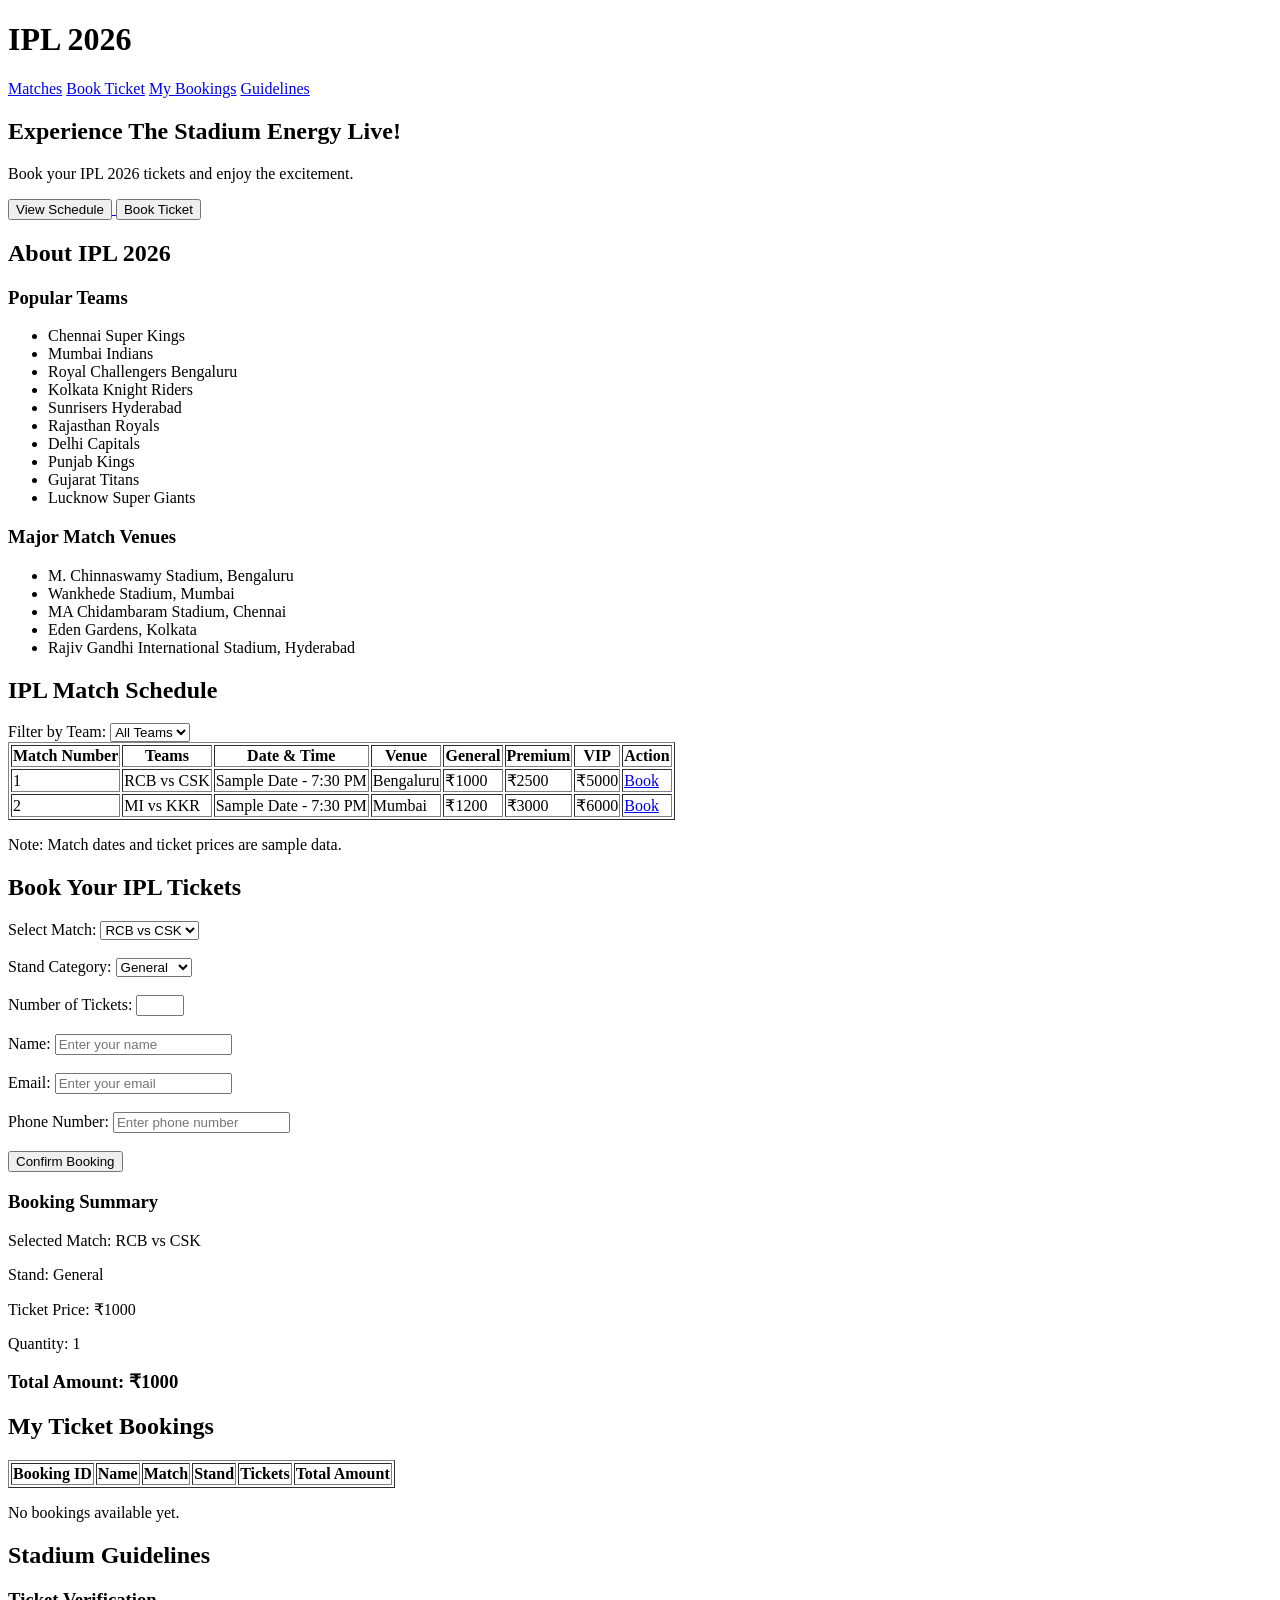
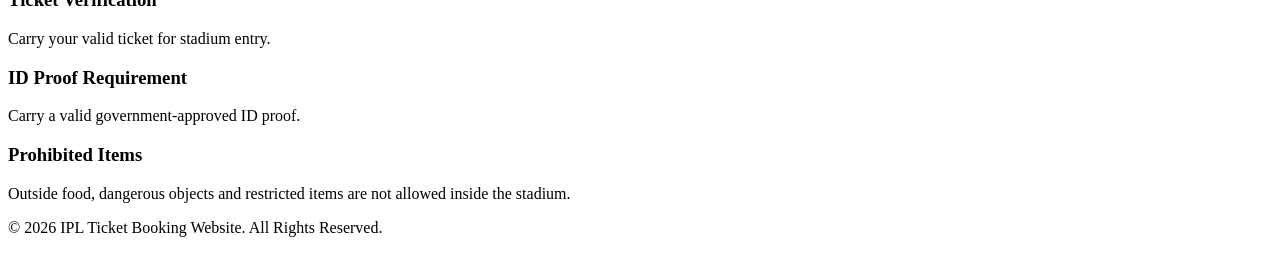
==== index.html @ 8c834e1c "First commit" ====
<!DOCTYPE html>
<html lang="en">
<head>
    <link rel="stylesheet" href="style.css">
    <meta charset="UTF-8">
    <meta name="viewport" content="width=device-width, initial-scale=1.0">
    <title>IPL 2026 Ticket Booking</title>
</head>

<body>

    <!-- Navigation Bar -->
    <header>
        <h1>IPL 2026</h1>

        <nav>
            <a href="#matches">Matches</a>
            <a href="#booking">Book Ticket</a>
            <a href="#mybookings">My Bookings</a>
            <a href="#guidelines">Guidelines</a>
        </nav>
    </header>

    <!-- Hero Section -->
    <section id="home">
        <h2>Experience The Stadium Energy Live!</h2>
        <p>Book your IPL 2026 tickets and enjoy the excitement.</p>

        <a href="#matches">
            <button>View Schedule</button>
        </a>

        <a href="#booking">
            <button>Book Ticket</button>
        </a>
    </section>

    <!-- About IPL -->
    <section id="about">
        <h2>About IPL 2026</h2>

        <h3>Popular Teams</h3>
        <ul>
            <li>Chennai Super Kings</li>
            <li>Mumbai Indians</li>
            <li>Royal Challengers Bengaluru</li>
            <li>Kolkata Knight Riders</li>
            <li>Sunrisers Hyderabad</li>
            <li>Rajasthan Royals</li>
            <li>Delhi Capitals</li>
            <li>Punjab Kings</li>
            <li>Gujarat Titans</li>
            <li>Lucknow Super Giants</li>
        </ul>

        <h3>Major Match Venues</h3>
        <ul>
            <li>M. Chinnaswamy Stadium, Bengaluru</li>
            <li>Wankhede Stadium, Mumbai</li>
            <li>MA Chidambaram Stadium, Chennai</li>
            <li>Eden Gardens, Kolkata</li>
            <li>Rajiv Gandhi International Stadium, Hyderabad</li>
        </ul>
    </section>

    <!-- Match Schedule -->
    <section id="matches">
        <h2>IPL Match Schedule</h2>

        <label for="teamFilter">Filter by Team:</label>

        <select id="teamFilter">
            <option value="all">All Teams</option>
            <option value="RCB">RCB</option>
            <option value="CSK">CSK</option>
            <option value="MI">MI</option>
            <option value="KKR">KKR</option>
        </select>

        <table border="1">
            <thead>
                <tr>
                    <th>Match Number</th>
                    <th>Teams</th>
                    <th>Date & Time</th>
                    <th>Venue</th>
                    <th>General</th>
                    <th>Premium</th>
                    <th>VIP</th>
                    <th>Action</th>
                </tr>
            </thead>

            <tbody>
                <tr>
                    <td>1</td>
                    <td>RCB vs CSK</td>
                    <td>Sample Date - 7:30 PM</td>
                    <td>Bengaluru</td>
                    <td>₹1000</td>
                    <td>₹2500</td>
                    <td>₹5000</td>
                    <td><a href="#booking">Book</a></td>
                </tr>

                <tr>
                    <td>2</td>
                    <td>MI vs KKR</td>
                    <td>Sample Date - 7:30 PM</td>
                    <td>Mumbai</td>
                    <td>₹1200</td>
                    <td>₹3000</td>
                    <td>₹6000</td>
                    <td><a href="#booking">Book</a></td>
                </tr>
            </tbody>
        </table>

        <p>Note: Match dates and ticket prices are sample data.</p>
    </section>

    <!-- Ticket Booking Form -->
    <section id="booking">
        <h2>Book Your IPL Tickets</h2>

        <form>
            <label for="match">Select Match:</label>
            <select id="match" name="match">
                <option>RCB vs CSK</option>
                <option>MI vs KKR</option>
            </select>

            <br><br>

            <label for="stand">Stand Category:</label>
            <select id="stand" name="stand">
                <option>General</option>
                <option>Premium</option>
                <option>VIP</option>
            </select>

            <br><br>

            <label for="quantity">Number of Tickets:</label>
            <input type="number" id="quantity"
                   name="quantity" min="1" max="10">

            <br><br>

            <label for="name">Name:</label>
            <input type="text" id="name" name="name"
                   placeholder="Enter your name">

            <br><br>

            <label for="email">Email:</label>
            <input type="email" id="email" name="email"
                   placeholder="Enter your email">

            <br><br>

            <label for="phone">Phone Number:</label>
            <input type="tel" id="phone" name="phone"
                   placeholder="Enter phone number">

            <br><br>

            <button type="submit">Confirm Booking</button>
        </form>

        <!-- Booking Summary -->
        <div>
            <h3>Booking Summary</h3>
            <p>Selected Match: RCB vs CSK</p>
            <p>Stand: General</p>
            <p>Ticket Price: ₹1000</p>
            <p>Quantity: 1</p>
            <h3>Total Amount: ₹1000</h3>
        </div>
    </section>

    <!-- My Bookings -->
    <section id="mybookings">
        <h2>My Ticket Bookings</h2>

        <table border="1">
            <thead>
                <tr>
                    <th>Booking ID</th>
                    <th>Name</th>
                    <th>Match</th>
                    <th>Stand</th>
                    <th>Tickets</th>
                    <th>Total Amount</th>
                </tr>
            </thead>

            <tbody>
                <!-- Future booking records -->
            </tbody>
        </table>

        <p>No bookings available yet.</p>
    </section>

    <!-- Guidelines -->
    <section id="guidelines">
        <h2>Stadium Guidelines</h2>

        <div>
            <h3>Ticket Verification</h3>
            <p>Carry your valid ticket for stadium entry.</p>
        </div>

        <div>
            <h3>ID Proof Requirement</h3>
            <p>Carry a valid government-approved ID proof.</p>
        </div>

        <div>
            <h3>Prohibited Items</h3>
            <p>Outside food, dangerous objects and restricted items
               are not allowed inside the stadium.</p>
        </div>
    </section>

    <!-- Footer -->
    <footer>
        <p>&copy; 2026 IPL Ticket Booking Website. All Rights Reserved.</p>
    </footer>

</body>
</html>
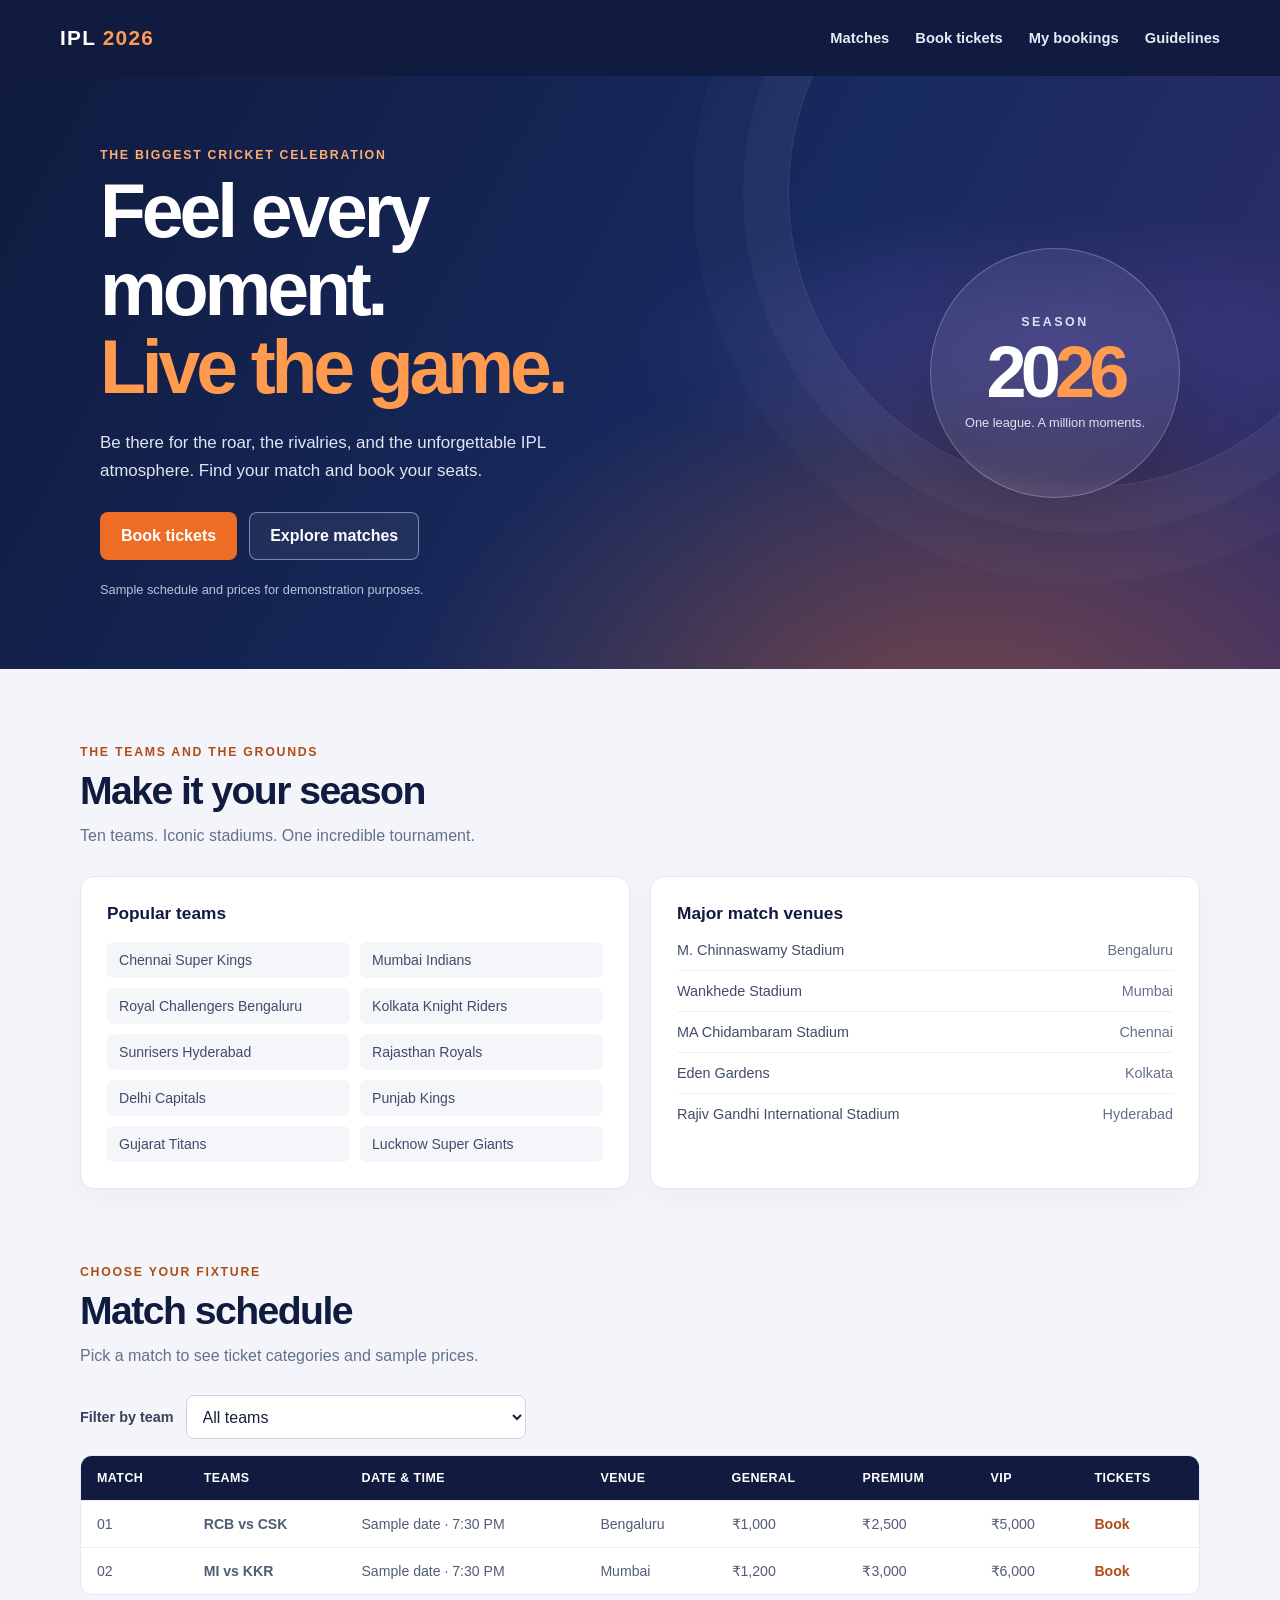
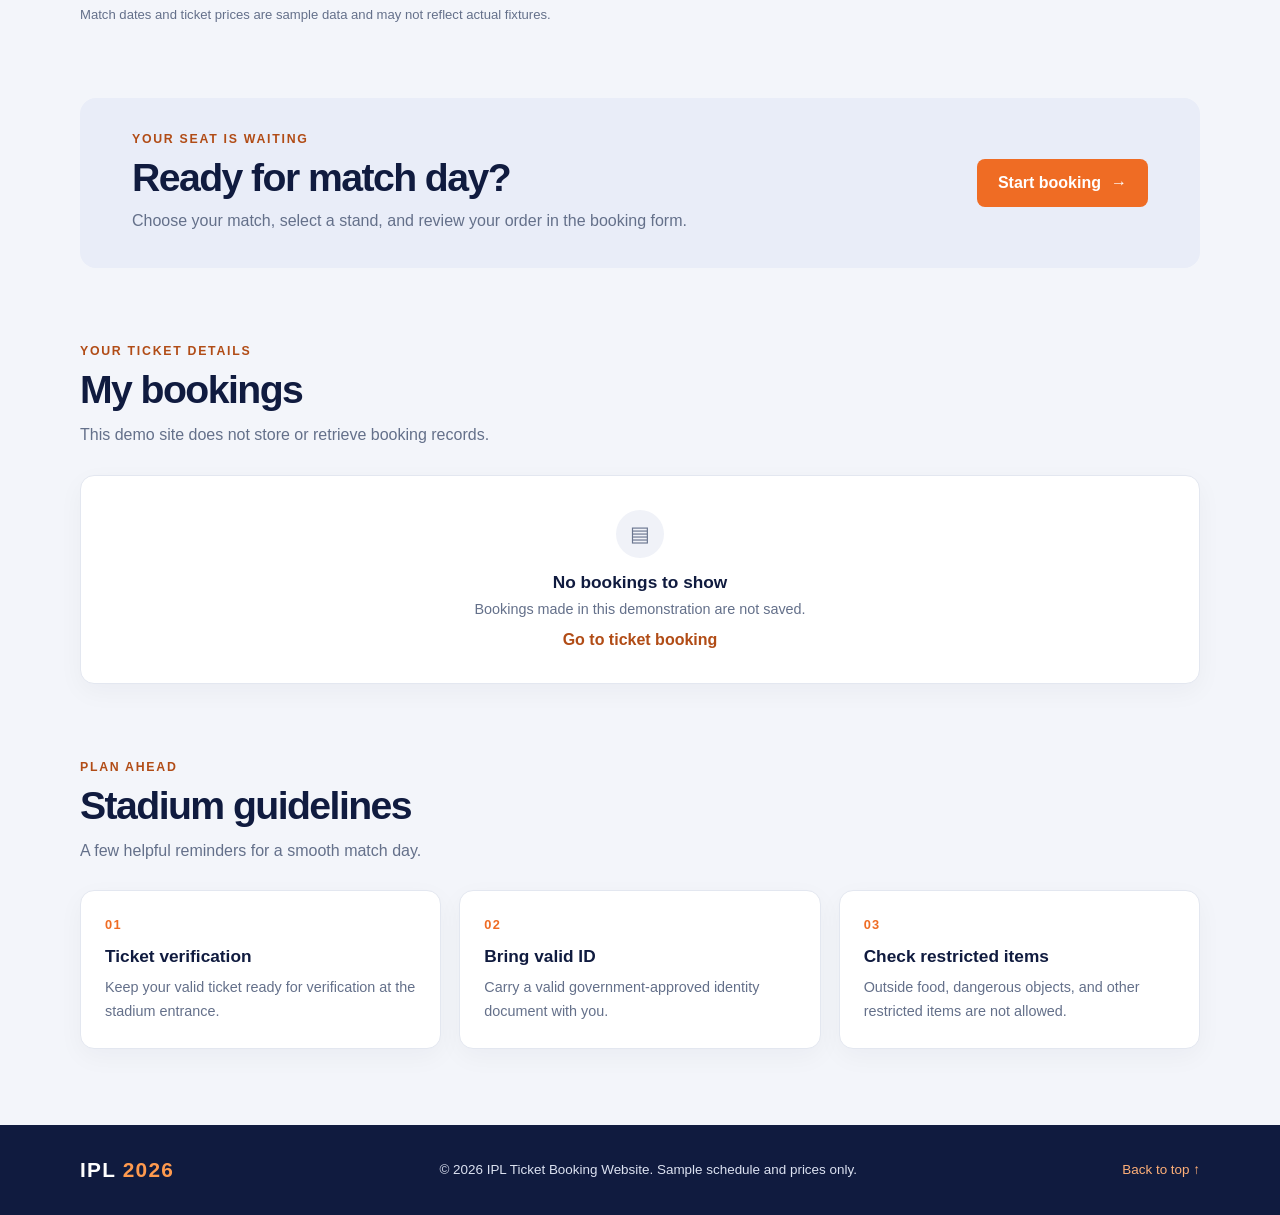
==== commit 4fa0fb15: "Build polished IPL ticket booking site Co-authored-by: Copilot <223556219+Copilot@users.noreply.gith" ====
--- a/index.html
+++ b/index.html
@@ -1,233 +1,202 @@
 <!DOCTYPE html>
 <html lang="en">
 <head>
-    <link rel="stylesheet" href="style.css">
     <meta charset="UTF-8">
     <meta name="viewport" content="width=device-width, initial-scale=1.0">
-    <title>IPL 2026 Ticket Booking</title>
+    <meta name="theme-color" content="#101b3f">
+    <meta name="description" content="Explore the IPL 2026 match schedule and book your match tickets.">
+    <title>IPL 2026 | Match Tickets</title>
+    <link rel="stylesheet" href="CSS/Style.css">
 </head>
-
 <body>
-
-    <!-- Navigation Bar -->
-    <header>
-        <h1>IPL 2026</h1>
-
-        <nav>
+    <header class="site-header">
+        <a class="brand" href="index.html" aria-label="IPL 2026 home">IPL <span>2026</span></a>
+        <nav class="site-nav" aria-label="Main navigation">
             <a href="#matches">Matches</a>
-            <a href="#booking">Book Ticket</a>
-            <a href="#mybookings">My Bookings</a>
+            <a href="booking.html">Book tickets</a>
+            <a href="#mybookings">My bookings</a>
             <a href="#guidelines">Guidelines</a>
         </nav>
     </header>
 
-    <!-- Hero Section -->
-    <section id="home">
-        <h2>Experience The Stadium Energy Live!</h2>
-        <p>Book your IPL 2026 tickets and enjoy the excitement.</p>
-
-        <a href="#matches">
-            <button>View Schedule</button>
-        </a>
-
-        <a href="#booking">
-            <button>Book Ticket</button>
-        </a>
-    </section>
-
-    <!-- About IPL -->
-    <section id="about">
-        <h2>About IPL 2026</h2>
-
-        <h3>Popular Teams</h3>
-        <ul>
-            <li>Chennai Super Kings</li>
-            <li>Mumbai Indians</li>
-            <li>Royal Challengers Bengaluru</li>
-            <li>Kolkata Knight Riders</li>
-            <li>Sunrisers Hyderabad</li>
-            <li>Rajasthan Royals</li>
-            <li>Delhi Capitals</li>
-            <li>Punjab Kings</li>
-            <li>Gujarat Titans</li>
-            <li>Lucknow Super Giants</li>
-        </ul>
-
-        <h3>Major Match Venues</h3>
-        <ul>
-            <li>M. Chinnaswamy Stadium, Bengaluru</li>
-            <li>Wankhede Stadium, Mumbai</li>
-            <li>MA Chidambaram Stadium, Chennai</li>
-            <li>Eden Gardens, Kolkata</li>
-            <li>Rajiv Gandhi International Stadium, Hyderabad</li>
-        </ul>
-    </section>
-
-    <!-- Match Schedule -->
-    <section id="matches">
-        <h2>IPL Match Schedule</h2>
-
-        <label for="teamFilter">Filter by Team:</label>
-
-        <select id="teamFilter">
-            <option value="all">All Teams</option>
-            <option value="RCB">RCB</option>
-            <option value="CSK">CSK</option>
-            <option value="MI">MI</option>
-            <option value="KKR">KKR</option>
-        </select>
-
-        <table border="1">
-            <thead>
-                <tr>
-                    <th>Match Number</th>
-                    <th>Teams</th>
-                    <th>Date & Time</th>
-                    <th>Venue</th>
-                    <th>General</th>
-                    <th>Premium</th>
-                    <th>VIP</th>
-                    <th>Action</th>
-                </tr>
-            </thead>
-
-            <tbody>
-                <tr>
-                    <td>1</td>
-                    <td>RCB vs CSK</td>
-                    <td>Sample Date - 7:30 PM</td>
-                    <td>Bengaluru</td>
-                    <td>₹1000</td>
-                    <td>₹2500</td>
-                    <td>₹5000</td>
-                    <td><a href="#booking">Book</a></td>
-                </tr>
-
-                <tr>
-                    <td>2</td>
-                    <td>MI vs KKR</td>
-                    <td>Sample Date - 7:30 PM</td>
-                    <td>Mumbai</td>
-                    <td>₹1200</td>
-                    <td>₹3000</td>
-                    <td>₹6000</td>
-                    <td><a href="#booking">Book</a></td>
-                </tr>
-            </tbody>
-        </table>
-
-        <p>Note: Match dates and ticket prices are sample data.</p>
-    </section>
-
-    <!-- Ticket Booking Form -->
-    <section id="booking">
-        <h2>Book Your IPL Tickets</h2>
-
-        <form>
-            <label for="match">Select Match:</label>
-            <select id="match" name="match">
-                <option>RCB vs CSK</option>
-                <option>MI vs KKR</option>
-            </select>
-
-            <br><br>
-
-            <label for="stand">Stand Category:</label>
-            <select id="stand" name="stand">
-                <option>General</option>
-                <option>Premium</option>
-                <option>VIP</option>
-            </select>
-
-            <br><br>
-
-            <label for="quantity">Number of Tickets:</label>
-            <input type="number" id="quantity"
-                   name="quantity" min="1" max="10">
-
-            <br><br>
-
-            <label for="name">Name:</label>
-            <input type="text" id="name" name="name"
-                   placeholder="Enter your name">
-
-            <br><br>
-
-            <label for="email">Email:</label>
-            <input type="email" id="email" name="email"
-                   placeholder="Enter your email">
-
-            <br><br>
-
-            <label for="phone">Phone Number:</label>
-            <input type="tel" id="phone" name="phone"
-                   placeholder="Enter phone number">
-
-            <br><br>
-
-            <button type="submit">Confirm Booking</button>
-        </form>
-
-        <!-- Booking Summary -->
-        <div>
-            <h3>Booking Summary</h3>
-            <p>Selected Match: RCB vs CSK</p>
-            <p>Stand: General</p>
-            <p>Ticket Price: ₹1000</p>
-            <p>Quantity: 1</p>
-            <h3>Total Amount: ₹1000</h3>
-        </div>
-    </section>
-
-    <!-- My Bookings -->
-    <section id="mybookings">
-        <h2>My Ticket Bookings</h2>
-
-        <table border="1">
-            <thead>
-                <tr>
-                    <th>Booking ID</th>
-                    <th>Name</th>
-                    <th>Match</th>
-                    <th>Stand</th>
-                    <th>Tickets</th>
-                    <th>Total Amount</th>
-                </tr>
-            </thead>
-
-            <tbody>
-                <!-- Future booking records -->
-            </tbody>
-        </table>
-
-        <p>No bookings available yet.</p>
-    </section>
-
-    <!-- Guidelines -->
-    <section id="guidelines">
-        <h2>Stadium Guidelines</h2>
-
-        <div>
-            <h3>Ticket Verification</h3>
-            <p>Carry your valid ticket for stadium entry.</p>
-        </div>
-
-        <div>
-            <h3>ID Proof Requirement</h3>
-            <p>Carry a valid government-approved ID proof.</p>
-        </div>
-
-        <div>
-            <h3>Prohibited Items</h3>
-            <p>Outside food, dangerous objects and restricted items
-               are not allowed inside the stadium.</p>
-        </div>
-    </section>
-
-    <!-- Footer -->
-    <footer>
-        <p>&copy; 2026 IPL Ticket Booking Website. All Rights Reserved.</p>
+    <main>
+        <section class="hero" id="home">
+            <div class="hero-content">
+                <p class="eyebrow">The biggest cricket celebration</p>
+                <h1>Feel every moment.<br><span>Live the game.</span></h1>
+                <p class="hero-copy">Be there for the roar, the rivalries, and the unforgettable IPL atmosphere. Find your match and book your seats.</p>
+                <div class="hero-actions">
+                    <a class="button button-primary" href="booking.html">Book tickets</a>
+                    <a class="button button-secondary" href="#matches">Explore matches</a>
+                </div>
+                <p class="hero-note">Sample schedule and prices for demonstration purposes.</p>
+            </div>
+            <div class="hero-score" aria-label="IPL season 2026">
+                <span class="score-label">SEASON</span>
+                <strong>20<span>26</span></strong>
+                <span class="score-caption">One league. A million moments.</span>
+            </div>
+        </section>
+
+        <section class="content-section" id="about">
+            <div class="section-heading">
+                <p class="eyebrow">The teams and the grounds</p>
+                <h2>Make it your season</h2>
+                <p>Ten teams. Iconic stadiums. One incredible tournament.</p>
+            </div>
+            <div class="info-grid">
+                <article class="info-card">
+                    <h3>Popular teams</h3>
+                    <ul class="team-grid">
+                        <li>Chennai Super Kings</li>
+                        <li>Mumbai Indians</li>
+                        <li>Royal Challengers Bengaluru</li>
+                        <li>Kolkata Knight Riders</li>
+                        <li>Sunrisers Hyderabad</li>
+                        <li>Rajasthan Royals</li>
+                        <li>Delhi Capitals</li>
+                        <li>Punjab Kings</li>
+                        <li>Gujarat Titans</li>
+                        <li>Lucknow Super Giants</li>
+                    </ul>
+                </article>
+                <article class="info-card">
+                    <h3>Major match venues</h3>
+                    <ul class="venue-list">
+                        <li>M. Chinnaswamy Stadium <span>Bengaluru</span></li>
+                        <li>Wankhede Stadium <span>Mumbai</span></li>
+                        <li>MA Chidambaram Stadium <span>Chennai</span></li>
+                        <li>Eden Gardens <span>Kolkata</span></li>
+                        <li>Rajiv Gandhi International Stadium <span>Hyderabad</span></li>
+                    </ul>
+                </article>
+            </div>
+        </section>
+
+        <section class="content-section" id="matches">
+            <div class="section-heading">
+                <p class="eyebrow">Choose your fixture</p>
+                <h2>Match schedule</h2>
+                <p>Pick a match to see ticket categories and sample prices.</p>
+            </div>
+            <div class="schedule-toolbar">
+                <label for="teamFilter">Filter by team</label>
+                <select id="teamFilter">
+                    <option value="all">All teams</option>
+                    <option value="RCB">Royal Challengers Bengaluru (RCB)</option>
+                    <option value="CSK">Chennai Super Kings (CSK)</option>
+                    <option value="MI">Mumbai Indians (MI)</option>
+                    <option value="KKR">Kolkata Knight Riders (KKR)</option>
+                </select>
+            </div>
+            <div class="table-wrap">
+                <table>
+                    <thead>
+                        <tr>
+                            <th scope="col">Match</th>
+                            <th scope="col">Teams</th>
+                            <th scope="col">Date &amp; time</th>
+                            <th scope="col">Venue</th>
+                            <th scope="col">General</th>
+                            <th scope="col">Premium</th>
+                            <th scope="col">VIP</th>
+                            <th scope="col">Tickets</th>
+                        </tr>
+                    </thead>
+                    <tbody>
+                        <tr data-teams="RCB CSK">
+                            <td>01</td>
+                            <td><strong>RCB vs CSK</strong></td>
+                            <td>Sample date · 7:30 PM</td>
+                            <td>Bengaluru</td>
+                            <td>₹1,000</td>
+                            <td>₹2,500</td>
+                            <td>₹5,000</td>
+                            <td><a class="table-link" href="booking.html">Book</a></td>
+                        </tr>
+                        <tr data-teams="MI KKR">
+                            <td>02</td>
+                            <td><strong>MI vs KKR</strong></td>
+                            <td>Sample date · 7:30 PM</td>
+                            <td>Mumbai</td>
+                            <td>₹1,200</td>
+                            <td>₹3,000</td>
+                            <td>₹6,000</td>
+                            <td><a class="table-link" href="booking.html">Book</a></td>
+                        </tr>
+                    </tbody>
+                </table>
+            </div>
+            <p class="sample-note">Match dates and ticket prices are sample data and may not reflect actual fixtures.</p>
+        </section>
+
+        <section class="booking-banner" id="booking">
+            <div>
+                <p class="eyebrow">Your seat is waiting</p>
+                <h2>Ready for match day?</h2>
+                <p>Choose your match, select a stand, and review your order in the booking form.</p>
+            </div>
+            <a class="button button-primary" href="booking.html">Start booking <span aria-hidden="true">→</span></a>
+        </section>
+
+        <section class="content-section" id="mybookings">
+            <div class="section-heading">
+                <p class="eyebrow">Your ticket details</p>
+                <h2>My bookings</h2>
+                <p>This demo site does not store or retrieve booking records.</p>
+            </div>
+            <div class="empty-state">
+                <span class="empty-icon" aria-hidden="true">▤</span>
+                <h3>No bookings to show</h3>
+                <p>Bookings made in this demonstration are not saved.</p>
+                <a class="text-link" href="booking.html">Go to ticket booking</a>
+            </div>
+        </section>
+
+        <section class="content-section" id="guidelines">
+            <div class="section-heading">
+                <p class="eyebrow">Plan ahead</p>
+                <h2>Stadium guidelines</h2>
+                <p>A few helpful reminders for a smooth match day.</p>
+            </div>
+            <div class="guideline-grid">
+                <article class="guideline-card">
+                    <span class="guideline-number">01</span>
+                    <h3>Ticket verification</h3>
+                    <p>Keep your valid ticket ready for verification at the stadium entrance.</p>
+                </article>
+                <article class="guideline-card">
+                    <span class="guideline-number">02</span>
+                    <h3>Bring valid ID</h3>
+                    <p>Carry a valid government-approved identity document with you.</p>
+                </article>
+                <article class="guideline-card">
+                    <span class="guideline-number">03</span>
+                    <h3>Check restricted items</h3>
+                    <p>Outside food, dangerous objects, and other restricted items are not allowed.</p>
+                </article>
+            </div>
+        </section>
+    </main>
+
+    <footer class="site-footer">
+        <a class="brand" href="index.html">IPL <span>2026</span></a>
+        <p>&copy; 2026 IPL Ticket Booking Website. Sample schedule and prices only.</p>
+        <a href="#home">Back to top ↑</a>
     </footer>
 
+    <script>
+        const teamFilter = document.getElementById("teamFilter");
+        const matchRows = document.querySelectorAll("#matches tbody tr");
+
+        teamFilter.addEventListener("change", () => {
+            const selectedTeam = teamFilter.value;
+
+            matchRows.forEach((row) => {
+                const teams = row.dataset.teams.split(" ");
+                row.hidden = selectedTeam !== "all" && !teams.includes(selectedTeam);
+            });
+        });
+    </script>
 </body>
-</html>+</html>
--- a/CSS/Style.css
+++ b/CSS/Style.css
@@ -0,0 +1,807 @@
+:root {
+    color-scheme: light;
+    font-family: Arial, Helvetica, sans-serif;
+    color: #17213d;
+    background: #f3f5fa;
+    font-synthesis: none;
+    text-rendering: optimizeLegibility;
+    scroll-behavior: smooth;
+    --navy: #101b3f;
+    --navy-light: #1d2c5a;
+    --orange: #ef6c24;
+    --muted: #64708a;
+    --line: #e3e7f0;
+}
+
+* {
+    box-sizing: border-box;
+}
+
+body {
+    min-width: 320px;
+    margin: 0;
+    background: #f3f5fa;
+}
+
+a {
+    color: inherit;
+}
+
+a:focus-visible,
+button:focus-visible,
+input:focus-visible,
+select:focus-visible {
+    outline: 3px solid #f5a623;
+    outline-offset: 3px;
+}
+
+.site-header {
+    position: relative;
+    z-index: 1;
+    display: flex;
+    min-height: 76px;
+    align-items: center;
+    justify-content: space-between;
+    gap: 24px;
+    padding: 14px max(24px, calc((100% - 1160px) / 2));
+    background: var(--navy);
+    color: #fff;
+}
+
+.brand {
+    color: #fff;
+    font-size: 1.3rem;
+    font-weight: 800;
+    letter-spacing: 0.06em;
+    text-decoration: none;
+    white-space: nowrap;
+}
+
+.brand span {
+    color: #ff9a4e;
+}
+
+.site-nav {
+    display: flex;
+    flex-wrap: wrap;
+    align-items: center;
+    justify-content: flex-end;
+    gap: 8px 26px;
+}
+
+.site-nav a,
+.back-link {
+    color: #e6eaf5;
+    font-size: 0.92rem;
+    font-weight: 600;
+    text-decoration: none;
+    transition: color 150ms ease;
+}
+
+.site-nav a:hover,
+.back-link:hover {
+    color: #ff9a4e;
+}
+
+.hero {
+    position: relative;
+    display: flex;
+    min-height: 480px;
+    align-items: center;
+    justify-content: space-between;
+    gap: 40px;
+    overflow: hidden;
+    padding: 72px max(24px, calc((100% - 1080px) / 2));
+    background:
+        radial-gradient(ellipse at 82% 45%, rgb(91 74 157 / 48%), transparent 29%),
+        radial-gradient(ellipse at 74% 112%, rgb(239 108 36 / 40%), transparent 42%),
+        linear-gradient(118deg, #101b3f 0%, #172a60 58%, #302d69 100%);
+    color: #fff;
+}
+
+.hero::after {
+    position: absolute;
+    top: -180px;
+    right: -100px;
+    width: 590px;
+    height: 590px;
+    border: 1px solid rgb(255 255 255 / 12%);
+    border-radius: 50%;
+    box-shadow: 0 0 0 45px rgb(255 255 255 / 3%), 0 0 0 95px rgb(255 255 255 / 2%);
+    content: "";
+    pointer-events: none;
+}
+
+.hero-content {
+    position: relative;
+    z-index: 1;
+    max-width: 620px;
+}
+
+.eyebrow {
+    margin: 0 0 10px;
+    color: #b14c16;
+    font-size: 0.77rem;
+    font-weight: 800;
+    letter-spacing: 0.14em;
+    text-transform: uppercase;
+}
+
+.hero .eyebrow {
+    color: #ffad70;
+}
+
+.hero h1 {
+    margin: 0;
+    font-size: clamp(2.7rem, 6vw, 4.7rem);
+    letter-spacing: -0.055em;
+    line-height: 1.04;
+}
+
+.hero h1 span {
+    color: #ff9a4e;
+}
+
+.hero-copy {
+    max-width: 540px;
+    margin: 22px 0 26px;
+    color: #e0e5f3;
+    font-size: 1.06rem;
+    line-height: 1.7;
+}
+
+.hero-actions {
+    display: flex;
+    flex-wrap: wrap;
+    gap: 12px;
+}
+
+.button {
+    display: inline-flex;
+    min-height: 48px;
+    align-items: center;
+    justify-content: center;
+    gap: 10px;
+    padding: 12px 20px;
+    border: 1px solid transparent;
+    border-radius: 8px;
+    font-weight: 700;
+    text-decoration: none;
+    transition: background-color 150ms ease, border-color 150ms ease, transform 150ms ease;
+}
+
+.button:hover {
+    transform: translateY(-2px);
+}
+
+.button-primary {
+    background: var(--orange);
+    color: #fff;
+}
+
+.button-primary:hover {
+    background: #d95613;
+}
+
+.button-secondary {
+    border-color: rgb(255 255 255 / 42%);
+    background: rgb(255 255 255 / 6%);
+    color: #fff;
+}
+
+.button-secondary:hover {
+    border-color: #fff;
+    background: rgb(255 255 255 / 12%);
+}
+
+.hero-note {
+    margin: 22px 0 0;
+    color: #b9c3dc;
+    font-size: 0.8rem;
+}
+
+.hero-score {
+    position: relative;
+    z-index: 1;
+    display: flex;
+    width: 250px;
+    height: 250px;
+    flex: 0 0 250px;
+    flex-direction: column;
+    align-items: center;
+    justify-content: center;
+    border: 1px solid rgb(255 255 255 / 24%);
+    border-radius: 50%;
+    background: rgb(255 255 255 / 7%);
+    box-shadow: 0 20px 70px rgb(0 0 0 / 16%);
+    text-align: center;
+    backdrop-filter: blur(8px);
+}
+
+.score-label {
+    color: #dce2f1;
+    font-size: 0.78rem;
+    font-weight: 700;
+    letter-spacing: 0.2em;
+}
+
+.hero-score strong {
+    margin: 2px 0;
+    font-size: 4.5rem;
+    letter-spacing: -0.08em;
+}
+
+.hero-score strong span {
+    color: #ff9a4e;
+}
+
+.score-caption {
+    color: #dce2f1;
+    font-size: 0.8rem;
+}
+
+.content-section {
+    width: min(100% - 40px, 1120px);
+    margin: 76px auto;
+    scroll-margin-top: 24px;
+}
+
+.section-heading {
+    margin-bottom: 26px;
+}
+
+.section-heading h2,
+.booking-banner h2,
+.intro h2,
+.intro-title {
+    margin: 0 0 10px;
+    color: var(--navy);
+    font-size: clamp(1.8rem, 4vw, 2.45rem);
+    letter-spacing: -0.04em;
+}
+
+.section-heading > p:last-child,
+.booking-banner p:not(.eyebrow) {
+    margin: 0;
+    color: var(--muted);
+    line-height: 1.65;
+}
+
+.info-grid {
+    display: grid;
+    grid-template-columns: repeat(2, minmax(0, 1fr));
+    gap: 20px;
+}
+
+.info-card,
+.guideline-card,
+.empty-state {
+    border: 1px solid var(--line);
+    border-radius: 14px;
+    background: #fff;
+    box-shadow: 0 8px 26px rgb(16 27 63 / 4%);
+}
+
+.info-card {
+    padding: 26px;
+}
+
+.info-card h3,
+.guideline-card h3,
+.empty-state h3 {
+    margin: 0 0 18px;
+    color: var(--navy);
+    font-size: 1.08rem;
+}
+
+.team-grid,
+.venue-list {
+    margin: 0;
+    padding: 0;
+    list-style: none;
+}
+
+.team-grid {
+    display: grid;
+    grid-template-columns: repeat(2, minmax(0, 1fr));
+    gap: 10px;
+}
+
+.team-grid li {
+    padding: 10px 12px;
+    border-radius: 7px;
+    background: #f5f6fa;
+    color: #414c68;
+    font-size: 0.88rem;
+}
+
+.venue-list li {
+    display: flex;
+    justify-content: space-between;
+    gap: 16px;
+    padding: 12px 0;
+    border-bottom: 1px solid #edf0f5;
+    color: #414c68;
+    font-size: 0.9rem;
+}
+
+.venue-list li:first-child {
+    padding-top: 0;
+}
+
+.venue-list li:last-child {
+    padding-bottom: 0;
+    border-bottom: 0;
+}
+
+.venue-list span {
+    color: var(--muted);
+    text-align: right;
+}
+
+.schedule-toolbar {
+    display: flex;
+    align-items: center;
+    gap: 12px;
+    margin: 0 0 16px;
+}
+
+.schedule-toolbar label {
+    margin: 0;
+    color: #35405b;
+    font-size: 0.9rem;
+    font-weight: 700;
+}
+
+input,
+select {
+    min-height: 44px;
+    padding: 10px 12px;
+    border: 1px solid #cfd5e2;
+    border-radius: 8px;
+    background: #fff;
+    color: #17213d;
+    font: inherit;
+}
+
+.schedule-toolbar select {
+    width: min(100%, 340px);
+}
+
+.table-wrap {
+    overflow-x: auto;
+    border: 1px solid var(--line);
+    border-radius: 12px;
+    background: #fff;
+}
+
+table {
+    width: 100%;
+    border-collapse: collapse;
+    text-align: left;
+}
+
+th,
+td {
+    padding: 15px 16px;
+    border-bottom: 1px solid #edf0f5;
+    white-space: nowrap;
+}
+
+th {
+    background: var(--navy);
+    color: #fff;
+    font-size: 0.78rem;
+    font-weight: 700;
+    letter-spacing: 0.035em;
+    text-transform: uppercase;
+}
+
+td {
+    color: #515c76;
+    font-size: 0.88rem;
+}
+
+tbody tr:last-child td {
+    border-bottom: 0;
+}
+
+tbody tr:hover {
+    background: #f8f9fc;
+}
+
+.table-link,
+.text-link {
+    color: #b14c16;
+    font-weight: 700;
+    text-decoration: none;
+}
+
+.table-link:hover,
+.text-link:hover {
+    text-decoration: underline;
+}
+
+.sample-note {
+    margin: 12px 0 0;
+    color: var(--muted);
+    font-size: 0.82rem;
+}
+
+.booking-banner {
+    display: flex;
+    width: min(100% - 40px, 1120px);
+    align-items: center;
+    justify-content: space-between;
+    gap: 28px;
+    margin: 76px auto;
+    padding: 34px clamp(22px, 5vw, 52px);
+    border-radius: 16px;
+    background: #e9edf8;
+    scroll-margin-top: 24px;
+}
+
+.booking-banner h2 {
+    margin-bottom: 8px;
+}
+
+.booking-banner .button {
+    flex: 0 0 auto;
+}
+
+.empty-state {
+    padding: 34px 24px;
+    text-align: center;
+}
+
+.empty-icon {
+    display: inline-grid;
+    width: 48px;
+    height: 48px;
+    margin-bottom: 14px;
+    place-items: center;
+    border-radius: 50%;
+    background: #f0f2f8;
+    color: #6b7690;
+    font-size: 1.3rem;
+}
+
+.empty-state h3 {
+    margin-bottom: 8px;
+}
+
+.empty-state p {
+    margin: 0 0 14px;
+    color: var(--muted);
+    font-size: 0.9rem;
+}
+
+.guideline-grid {
+    display: grid;
+    grid-template-columns: repeat(3, minmax(0, 1fr));
+    gap: 18px;
+}
+
+.guideline-card {
+    padding: 24px;
+}
+
+.guideline-number {
+    display: inline-block;
+    margin-bottom: 14px;
+    color: var(--orange);
+    font-size: 0.8rem;
+    font-weight: 800;
+    letter-spacing: 0.1em;
+}
+
+.guideline-card h3 {
+    margin-bottom: 9px;
+}
+
+.guideline-card p {
+    margin: 0;
+    color: var(--muted);
+    font-size: 0.9rem;
+    line-height: 1.65;
+}
+
+.site-footer {
+    display: flex;
+    min-height: 90px;
+    align-items: center;
+    justify-content: space-between;
+    gap: 20px;
+    padding: 22px max(24px, calc((100% - 1120px) / 2));
+    background: var(--navy);
+    color: #dce2f1;
+    font-size: 0.84rem;
+}
+
+.site-footer p {
+    margin: 0;
+    text-align: center;
+}
+
+.site-footer > a:last-child {
+    color: #ffb078;
+    text-decoration: none;
+    white-space: nowrap;
+}
+
+.site-footer > a:last-child:hover {
+    text-decoration: underline;
+}
+
+.back-link {
+    text-decoration: none;
+}
+
+.intro {
+    margin-bottom: 26px;
+    text-align: center;
+}
+
+.intro .eyebrow {
+    margin-bottom: 9px;
+}
+
+.intro > p:last-child {
+    margin: 0;
+    color: var(--muted);
+}
+
+.booking-card {
+    display: grid;
+    grid-template-columns: minmax(0, 1.6fr) minmax(260px, 0.9fr);
+    overflow: hidden;
+    border: 1px solid var(--line);
+    border-radius: 16px;
+    background: #fff;
+    box-shadow: 0 14px 40px rgb(16 27 63 / 9%);
+}
+
+.booking-card form {
+    min-width: 0;
+    padding: clamp(22px, 5vw, 40px);
+}
+
+fieldset {
+    min-width: 0;
+    margin: 0 0 28px;
+    padding: 0;
+    border: 0;
+}
+
+legend {
+    width: 100%;
+    margin-bottom: 16px;
+    padding: 0 0 10px;
+    border-bottom: 1px solid #e9ecf3;
+    color: var(--navy);
+    font-size: 1.05rem;
+    font-weight: 700;
+}
+
+.fields {
+    display: grid;
+    grid-template-columns: repeat(2, minmax(0, 1fr));
+    gap: 16px;
+}
+
+.field {
+    min-width: 0;
+}
+
+.field-full {
+    grid-column: 1 / -1;
+}
+
+.field label {
+    display: block;
+    margin: 0 0 7px;
+    color: #35405b;
+    font-size: 0.9rem;
+    font-weight: 600;
+}
+
+.field input,
+.field select {
+    width: 100%;
+    min-height: 46px;
+}
+
+.hint {
+    margin: 7px 0 0;
+    color: #707a91;
+    font-size: 0.82rem;
+}
+
+.summary {
+    padding: clamp(22px, 4vw, 34px);
+    background: #f7f8fc;
+}
+
+.summary h3 {
+    margin: 0 0 22px;
+    color: var(--navy);
+    font-size: 1.2rem;
+}
+
+.summary-row {
+    display: flex;
+    justify-content: space-between;
+    gap: 16px;
+    margin: 0 0 16px;
+    color: #58627a;
+    font-size: 0.92rem;
+}
+
+.summary-row strong {
+    color: #17213d;
+    text-align: right;
+}
+
+.summary-total {
+    margin-top: 22px;
+    padding-top: 18px;
+    border-top: 1px solid #dfe3ed;
+    color: var(--navy);
+    font-size: 1.05rem;
+    font-weight: 700;
+}
+
+.summary-total strong {
+    font-size: 1.35rem;
+}
+
+.notice {
+    margin: 22px 0 0;
+    padding: 12px;
+    border-radius: 8px;
+    background: #fff2df;
+    color: #72451c;
+    font-size: 0.83rem;
+    line-height: 1.5;
+}
+
+.submit-button {
+    width: 100%;
+    min-height: 48px;
+    border: 0;
+    border-radius: 8px;
+    background: var(--orange);
+    color: #fff;
+    cursor: pointer;
+    font: inherit;
+    font-weight: 700;
+    transition: background-color 150ms ease, transform 150ms ease;
+}
+
+.submit-button:hover {
+    transform: translateY(-1px);
+    background: #d95613;
+}
+
+.form-message {
+    margin: 14px 0 0;
+    color: #17613c;
+    font-size: 0.9rem;
+    line-height: 1.5;
+}
+
+@media (max-width: 800px) {
+    .hero {
+        min-height: 420px;
+        padding-top: 60px;
+        padding-bottom: 60px;
+    }
+
+    .hero-score {
+        width: 190px;
+        height: 190px;
+        flex-basis: 190px;
+    }
+
+    .hero-score strong {
+        font-size: 3.6rem;
+    }
+
+    .booking-card {
+        grid-template-columns: 1fr;
+    }
+}
+
+@media (max-width: 650px) {
+    .site-header {
+        min-height: 0;
+        align-items: flex-start;
+        flex-direction: column;
+        gap: 14px;
+        padding: 18px 20px;
+    }
+
+    .site-nav {
+        justify-content: flex-start;
+        gap: 10px 18px;
+    }
+
+    .hero {
+        min-height: auto;
+        padding: 58px 24px;
+    }
+
+    .hero-score {
+        display: none;
+    }
+
+    .content-section,
+    .booking-banner {
+        width: min(100% - 32px, 1120px);
+        margin-top: 54px;
+        margin-bottom: 54px;
+    }
+
+    .info-grid,
+    .guideline-grid {
+        grid-template-columns: 1fr;
+    }
+
+    .booking-banner {
+        align-items: flex-start;
+        flex-direction: column;
+    }
+
+    .site-footer {
+        align-items: flex-start;
+        flex-direction: column;
+        padding: 24px;
+    }
+
+    .site-footer p {
+        text-align: left;
+    }
+
+    .fields {
+        grid-template-columns: 1fr;
+    }
+
+    .field-full {
+        grid-column: auto;
+    }
+
+    .intro h2 {
+        font-size: 1.9rem;
+    }
+
+    @media (max-width: 650px) {
+        .intro-title {
+            font-size: 1.9rem;
+        }
+    }
+}
+
+@media (max-width: 430px) {
+    .team-grid {
+        grid-template-columns: 1fr;
+    }
+
+    .schedule-toolbar {
+        align-items: flex-start;
+        flex-direction: column;
+    }
+
+    .schedule-toolbar select {
+        width: 100%;
+    }
+
+    .venue-list li {
+        align-items: flex-start;
+        flex-direction: column;
+        gap: 3px;
+    }
+
+    .venue-list span {
+        text-align: left;
+    }
+}
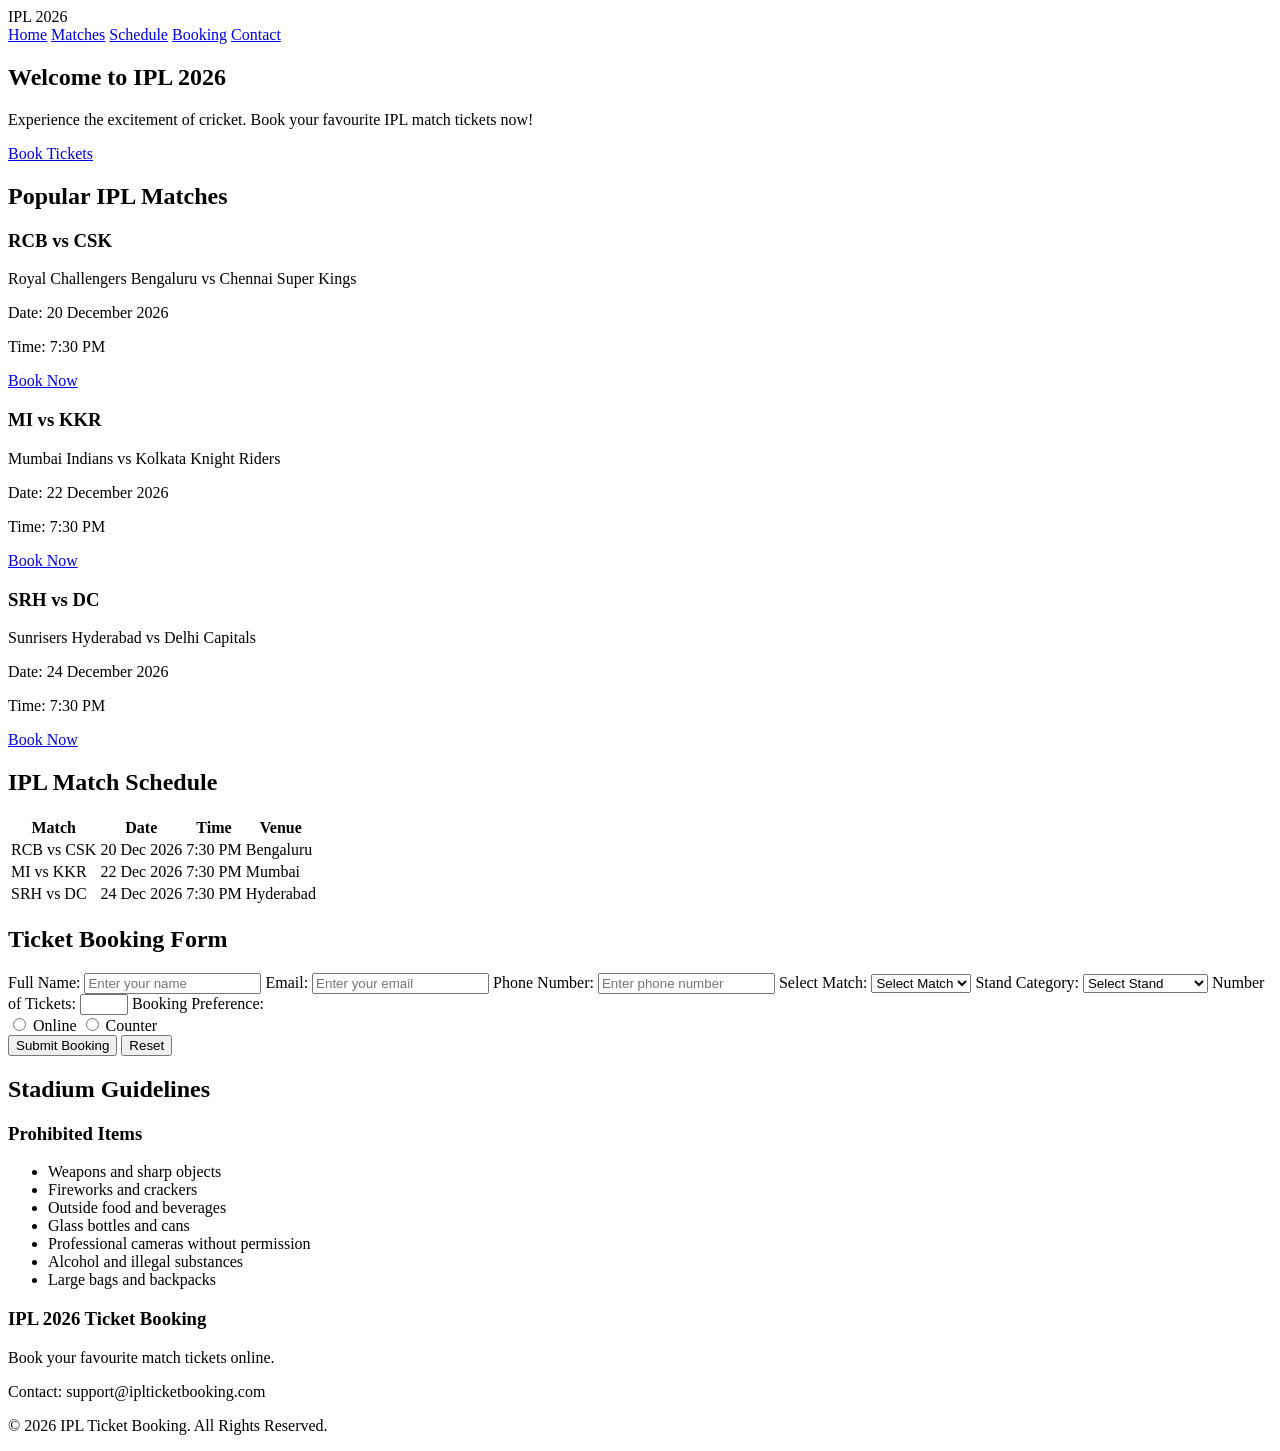
==== commit 73c6491d: "Intialize Repository" ====
--- a/index.html
+++ b/index.html
@@ -1,202 +1,375 @@
 <!DOCTYPE html>
 <html lang="en">
+
 <head>
     <meta charset="UTF-8">
     <meta name="viewport" content="width=device-width, initial-scale=1.0">
-    <meta name="theme-color" content="#101b3f">
-    <meta name="description" content="Explore the IPL 2026 match schedule and book your match tickets.">
-    <title>IPL 2026 | Match Tickets</title>
-    <link rel="stylesheet" href="CSS/Style.css">
+
+    <title>IPL 2026 - Ticket Booking</title>
+
+    <!-- CSS Connection -->
+    <link rel="stylesheet" href="style.css">
+
 </head>
+
 <body>
-    <header class="site-header">
-        <a class="brand" href="index.html" aria-label="IPL 2026 home">IPL <span>2026</span></a>
-        <nav class="site-nav" aria-label="Main navigation">
+
+    <!-- Navigation Bar -->
+    <header>
+
+        <div class="logo">
+            IPL 2026
+        </div>
+
+        <nav>
+            <a href="#home">Home</a>
             <a href="#matches">Matches</a>
-            <a href="booking.html">Book tickets</a>
-            <a href="#mybookings">My bookings</a>
-            <a href="#guidelines">Guidelines</a>
+            <a href="#schedule">Schedule</a>
+            <a href="#booking">Booking</a>
+            <a href="#contact">Contact</a>
         </nav>
+
     </header>
 
-    <main>
-        <section class="hero" id="home">
-            <div class="hero-content">
-                <p class="eyebrow">The biggest cricket celebration</p>
-                <h1>Feel every moment.<br><span>Live the game.</span></h1>
-                <p class="hero-copy">Be there for the roar, the rivalries, and the unforgettable IPL atmosphere. Find your match and book your seats.</p>
-                <div class="hero-actions">
-                    <a class="button button-primary" href="booking.html">Book tickets</a>
-                    <a class="button button-secondary" href="#matches">Explore matches</a>
-                </div>
-                <p class="hero-note">Sample schedule and prices for demonstration purposes.</p>
+
+    <!-- Hero Section -->
+    <section class="hero" id="home">
+
+        <div class="hero-content">
+
+            <h1>Welcome to IPL 2026</h1>
+
+            <p>
+                Experience the excitement of cricket.
+                Book your favourite IPL match tickets now!
+            </p>
+
+            <a href="#booking" class="hero-btn">
+                Book Tickets
+            </a>
+
+        </div>
+
+    </section>
+
+
+    <!-- Match Cards Section -->
+    <section class="matches" id="matches">
+
+        <h2>Popular IPL Matches</h2>
+
+        <div class="match-container">
+
+            <!-- Match 1 -->
+            <div class="match-card">
+
+                <h3>RCB vs CSK</h3>
+
+                <p>Royal Challengers Bengaluru vs Chennai Super Kings</p>
+
+                <p>Date: 20 December 2026</p>
+
+                <p>Time: 7:30 PM</p>
+
+                <a href="booking.html" class="book-btn">Book Now</a>
+
             </div>
-            <div class="hero-score" aria-label="IPL season 2026">
-                <span class="score-label">SEASON</span>
-                <strong>20<span>26</span></strong>
-                <span class="score-caption">One league. A million moments.</span>
+
+
+            <!-- Match 2 -->
+            <div class="match-card">
+
+                <h3>MI vs KKR</h3>
+
+                <p>Mumbai Indians vs Kolkata Knight Riders</p>
+
+                <p>Date: 22 December 2026</p>
+
+                <p>Time: 7:30 PM</p>
+
+                <a href="#booking">Book Now</a>
+
             </div>
-        </section>
-
-        <section class="content-section" id="about">
-            <div class="section-heading">
-                <p class="eyebrow">The teams and the grounds</p>
-                <h2>Make it your season</h2>
-                <p>Ten teams. Iconic stadiums. One incredible tournament.</p>
+
+
+            <!-- Match 3 -->
+            <div class="match-card">
+
+                <h3>SRH vs DC</h3>
+
+                <p>Sunrisers Hyderabad vs Delhi Capitals</p>
+
+                <p>Date: 24 December 2026</p>
+
+                <p>Time: 7:30 PM</p>
+
+                <a href="#booking">Book Now</a>
+
             </div>
-            <div class="info-grid">
-                <article class="info-card">
-                    <h3>Popular teams</h3>
-                    <ul class="team-grid">
-                        <li>Chennai Super Kings</li>
-                        <li>Mumbai Indians</li>
-                        <li>Royal Challengers Bengaluru</li>
-                        <li>Kolkata Knight Riders</li>
-                        <li>Sunrisers Hyderabad</li>
-                        <li>Rajasthan Royals</li>
-                        <li>Delhi Capitals</li>
-                        <li>Punjab Kings</li>
-                        <li>Gujarat Titans</li>
-                        <li>Lucknow Super Giants</li>
-                    </ul>
-                </article>
-                <article class="info-card">
-                    <h3>Major match venues</h3>
-                    <ul class="venue-list">
-                        <li>M. Chinnaswamy Stadium <span>Bengaluru</span></li>
-                        <li>Wankhede Stadium <span>Mumbai</span></li>
-                        <li>MA Chidambaram Stadium <span>Chennai</span></li>
-                        <li>Eden Gardens <span>Kolkata</span></li>
-                        <li>Rajiv Gandhi International Stadium <span>Hyderabad</span></li>
-                    </ul>
-                </article>
-            </div>
-        </section>
-
-        <section class="content-section" id="matches">
-            <div class="section-heading">
-                <p class="eyebrow">Choose your fixture</p>
-                <h2>Match schedule</h2>
-                <p>Pick a match to see ticket categories and sample prices.</p>
-            </div>
-            <div class="schedule-toolbar">
-                <label for="teamFilter">Filter by team</label>
-                <select id="teamFilter">
-                    <option value="all">All teams</option>
-                    <option value="RCB">Royal Challengers Bengaluru (RCB)</option>
-                    <option value="CSK">Chennai Super Kings (CSK)</option>
-                    <option value="MI">Mumbai Indians (MI)</option>
-                    <option value="KKR">Kolkata Knight Riders (KKR)</option>
-                </select>
-            </div>
-            <div class="table-wrap">
-                <table>
-                    <thead>
-                        <tr>
-                            <th scope="col">Match</th>
-                            <th scope="col">Teams</th>
-                            <th scope="col">Date &amp; time</th>
-                            <th scope="col">Venue</th>
-                            <th scope="col">General</th>
-                            <th scope="col">Premium</th>
-                            <th scope="col">VIP</th>
-                            <th scope="col">Tickets</th>
-                        </tr>
-                    </thead>
-                    <tbody>
-                        <tr data-teams="RCB CSK">
-                            <td>01</td>
-                            <td><strong>RCB vs CSK</strong></td>
-                            <td>Sample date · 7:30 PM</td>
-                            <td>Bengaluru</td>
-                            <td>₹1,000</td>
-                            <td>₹2,500</td>
-                            <td>₹5,000</td>
-                            <td><a class="table-link" href="booking.html">Book</a></td>
-                        </tr>
-                        <tr data-teams="MI KKR">
-                            <td>02</td>
-                            <td><strong>MI vs KKR</strong></td>
-                            <td>Sample date · 7:30 PM</td>
-                            <td>Mumbai</td>
-                            <td>₹1,200</td>
-                            <td>₹3,000</td>
-                            <td>₹6,000</td>
-                            <td><a class="table-link" href="booking.html">Book</a></td>
-                        </tr>
-                    </tbody>
-                </table>
-            </div>
-            <p class="sample-note">Match dates and ticket prices are sample data and may not reflect actual fixtures.</p>
-        </section>
-
-        <section class="booking-banner" id="booking">
-            <div>
-                <p class="eyebrow">Your seat is waiting</p>
-                <h2>Ready for match day?</h2>
-                <p>Choose your match, select a stand, and review your order in the booking form.</p>
-            </div>
-            <a class="button button-primary" href="booking.html">Start booking <span aria-hidden="true">→</span></a>
-        </section>
-
-        <section class="content-section" id="mybookings">
-            <div class="section-heading">
-                <p class="eyebrow">Your ticket details</p>
-                <h2>My bookings</h2>
-                <p>This demo site does not store or retrieve booking records.</p>
-            </div>
-            <div class="empty-state">
-                <span class="empty-icon" aria-hidden="true">▤</span>
-                <h3>No bookings to show</h3>
-                <p>Bookings made in this demonstration are not saved.</p>
-                <a class="text-link" href="booking.html">Go to ticket booking</a>
-            </div>
-        </section>
-
-        <section class="content-section" id="guidelines">
-            <div class="section-heading">
-                <p class="eyebrow">Plan ahead</p>
-                <h2>Stadium guidelines</h2>
-                <p>A few helpful reminders for a smooth match day.</p>
-            </div>
-            <div class="guideline-grid">
-                <article class="guideline-card">
-                    <span class="guideline-number">01</span>
-                    <h3>Ticket verification</h3>
-                    <p>Keep your valid ticket ready for verification at the stadium entrance.</p>
-                </article>
-                <article class="guideline-card">
-                    <span class="guideline-number">02</span>
-                    <h3>Bring valid ID</h3>
-                    <p>Carry a valid government-approved identity document with you.</p>
-                </article>
-                <article class="guideline-card">
-                    <span class="guideline-number">03</span>
-                    <h3>Check restricted items</h3>
-                    <p>Outside food, dangerous objects, and other restricted items are not allowed.</p>
-                </article>
-            </div>
-        </section>
-    </main>
-
-    <footer class="site-footer">
-        <a class="brand" href="index.html">IPL <span>2026</span></a>
-        <p>&copy; 2026 IPL Ticket Booking Website. Sample schedule and prices only.</p>
-        <a href="#home">Back to top ↑</a>
+
+        </div>
+
+    </section>
+
+
+    <!-- Match Schedule Table -->
+    <section class="schedule" id="schedule">
+
+        <h2>IPL Match Schedule</h2>
+
+        <div class="table-container">
+
+            <table>
+
+                <thead>
+
+                    <tr>
+                        <th>Match</th>
+                        <th>Date</th>
+                        <th>Time</th>
+                        <th>Venue</th>
+                    </tr>
+
+                </thead>
+
+                <tbody>
+
+                    <tr>
+                        <td>RCB vs CSK</td>
+                        <td>20 Dec 2026</td>
+                        <td>7:30 PM</td>
+                        <td>Bengaluru</td>
+                    </tr>
+
+                    <tr>
+                        <td>MI vs KKR</td>
+                        <td>22 Dec 2026</td>
+                        <td>7:30 PM</td>
+                        <td>Mumbai</td>
+                    </tr>
+
+                    <tr>
+                        <td>SRH vs DC</td>
+                        <td>24 Dec 2026</td>
+                        <td>7:30 PM</td>
+                        <td>Hyderabad</td>
+                    </tr>
+
+                </tbody>
+
+            </table>
+
+        </div>
+
+    </section>
+
+
+    <!-- Booking Form -->
+    <section class="booking" id="booking">
+        
+
+        <h2>Ticket Booking Form</h2>
+
+       <form id="bookingForm">
+
+            <label for="name">Full Name:</label>
+
+            <input
+                type="text"
+                id="name"
+                name="name"
+                placeholder="Enter your name"
+                required
+            >
+
+
+            <label for="email">Email:</label>
+
+            <input
+                type="email"
+                id="email"
+                name="email"
+                placeholder="Enter your email"
+                required
+            >
+
+
+            <label for="phone">Phone Number:</label>
+
+            <input
+                type="tel"
+                id="phone"
+                name="phone"
+                placeholder="Enter phone number"
+                pattern="[0-9]{10}"
+                required
+            >
+
+
+            <label for="match">Select Match:</label>
+
+            <select id="match" name="match" required>
+
+                <option value="">Select Match</option>
+                <option>RCB vs CSK</option>
+                <option>MI vs KKR</option>
+                <option>SRH vs DC</option>
+
+            </select>
+
+
+           <label for="stand">Stand Category:</label>
+            <select id="stand" required>
+                <option value="">Select Stand</option>
+                <option value="1000">General - ₹1000</option>
+                <option value="2000">Premium - ₹2000</option>
+                <option value="3000">VIP - ₹3000</option>
+            </select>
+
+
+            <label for="tickets">Number of Tickets:</label>
+
+            <input
+                type="number"
+                id="tickets"
+                name="tickets"
+                min="1"
+                max="10"
+                required
+            >
+            <label>Booking Preference:</label>
+            
+
+<div class="radio-group">
+
+    <input type="radio"
+           id="online"
+           name="preference"
+           value="Online"
+           required>
+    <label for="online">Online</label>
+
+    <input type="radio"
+           id="counter"
+           name="preference"
+           value="Counter">
+    <label for="counter">Counter</label>
+
+</div>
+
+
+
+            <button type="submit">
+                Submit Booking
+            </button>
+
+            <button type="reset" class="reset-btn">
+                Reset
+            </button>
+
+        </form>
+
+    </section>
+  <section class="booking-summary" id="bookingSummary"
+        style="display: none;">
+
+        <h2>Booking Summary</h2>
+
+        <p>
+            <strong>Full Name:</strong>
+            <span id="sName"></span>
+        </p>
+
+        <p>
+            <strong>Email:</strong>
+            <span id="sEmail"></span>
+        </p>
+
+        <p>
+            <strong>Phone Number:</strong>
+            <span id="sPhone"></span>
+        </p>
+
+        <p>
+            <strong>Selected Match:</strong>
+            <span id="sMatch"></span>
+        </p>
+
+        <p>
+            <strong>Stand Category:</strong>
+            <span id="sStand"></span>
+        </p>
+
+        <p>
+            <strong>Number of Tickets:</strong>
+            <span id="sTickets"></span>
+        </p>
+
+        <p>
+            <strong>Booking Preference:</strong>
+            <span id="sPreference"></span>
+        </p>
+
+        <h3>
+            Total Amount: ₹<span id="sTotal">0</span>
+        </h3>
+
+        <button type="button" onclick="confirmBooking()">
+            Confirm Booking
+        </button>
+        <!-- Booking Confirmation Popup -->
+<div id="confirmationModal" class="confirmation-overlay">
+
+    <div class="confirmation-box">
+
+        <div class="success-icon">✓</div>
+
+        <h2>Booking Confirmed</h2>
+
+        <p>
+            Thank you for confirming your booking.
+            You are safe to close this window.
+        </p>
+
+        <button onclick="undoConfirmation()">
+            Undo Confirmation
+        </button>
+
+    </div>
+</div>
+        
+
+    </section>
+    <section class="guidelines">
+    <h2>Stadium Guidelines</h2>
+    <h3>Prohibited Items</h3>
+
+    <ul>
+        <li>Weapons and sharp objects</li>
+        <li>Fireworks and crackers</li>
+        <li>Outside food and beverages</li>
+        <li>Glass bottles and cans</li>
+        <li>Professional cameras without permission</li>
+        <li>Alcohol and illegal substances</li>
+        <li>Large bags and backpacks</li>
+    </ul>
+ </section>
+
+
+    <!-- Footer -->
+    <footer id="contact">
+
+        <h3>IPL 2026 Ticket Booking</h3>
+
+        <p>Book your favourite match tickets online.</p>
+
+        <p>Contact: support@iplticketbooking.com</p>
+
+        <p>© 2026 IPL Ticket Booking. All Rights Reserved.</p>
+
     </footer>
-
-    <script>
-        const teamFilter = document.getElementById("teamFilter");
-        const matchRows = document.querySelectorAll("#matches tbody tr");
-
-        teamFilter.addEventListener("change", () => {
-            const selectedTeam = teamFilter.value;
-
-            matchRows.forEach((row) => {
-                const teams = row.dataset.teams.split(" ");
-                row.hidden = selectedTeam !== "all" && !teams.includes(selectedTeam);
-            });
-        });
-    </script>
+ <script src="app.js"></script>
+
 </body>
+
 </html>
